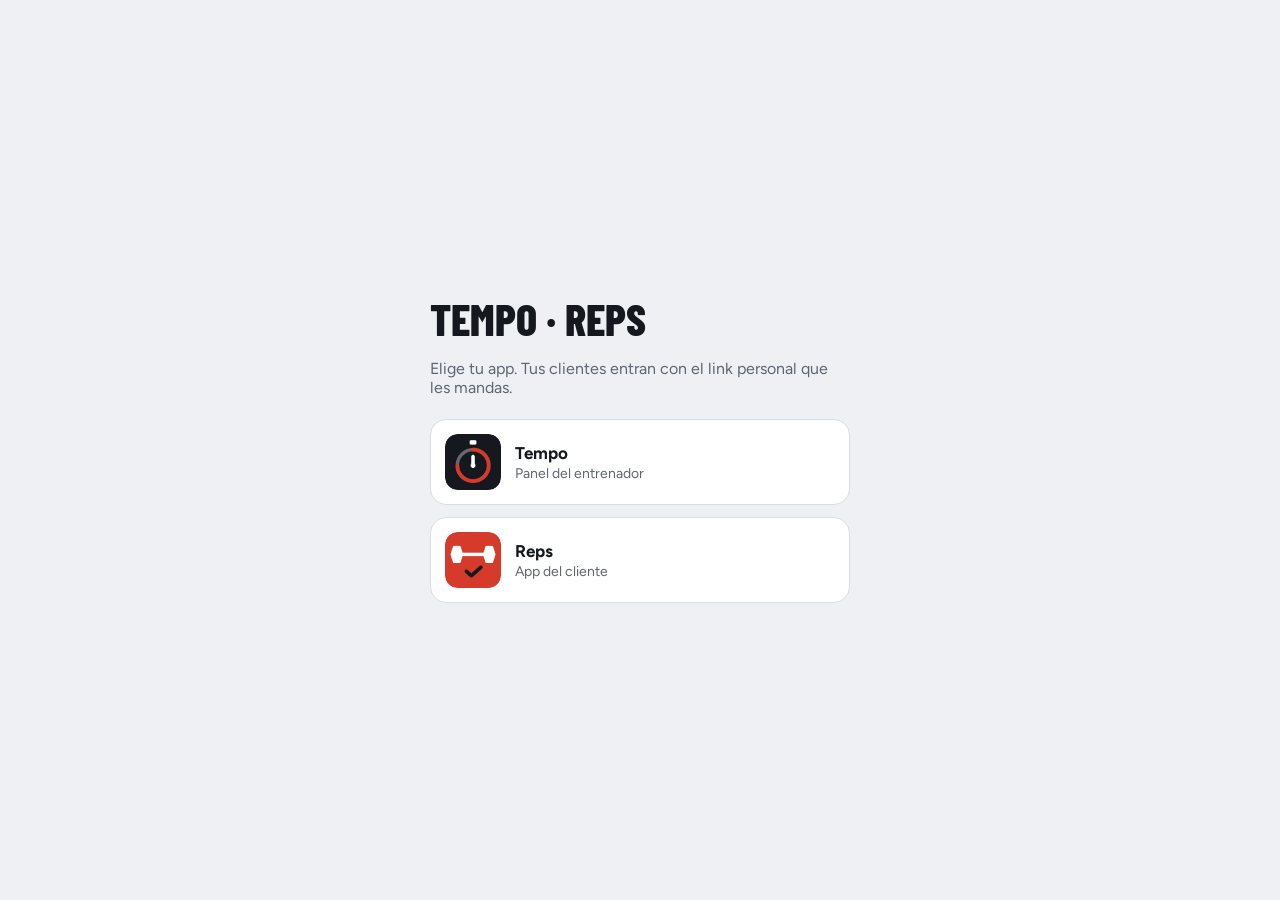
==== public/index.html @ 2bb3a3f1 "Entreno v58 + configuración de Cloudflare Co-Authored-By: Claude Opus 5.5 <noreply@anthropic.com> Cl" ====
<!doctype html>
<html lang="es"><head>
<meta charset="utf-8">
<meta name="viewport" content="width=device-width,initial-scale=1,viewport-fit=cover">
<title>Tempo · Reps</title>
<meta name="theme-color" content="#15181E">
<link rel="icon" href="icons/entrenador-192.png">
<link rel="stylesheet" href="https://fonts.googleapis.com/css2?family=Barlow+Condensed:wght@700;800&family=Figtree:wght@400;600;700&display=swap">
<style>
:root{--bg:#EEF0F3;--surface:#fff;--ink:#15181E;--muted:#5E6573;--line:#D9DDE3;--accent:#D63A2B}
@media (prefers-color-scheme:dark){:root{--bg:#111318;--surface:#1A1D24;--ink:#ECEEF2;--muted:#9AA1AE;--line:#2E333C;--accent:#F0533F;color-scheme:dark}}
*{box-sizing:border-box}
body{margin:0;background:var(--bg);color:var(--ink);font-family:Figtree,system-ui,sans-serif;min-height:100vh;display:grid;place-items:center;padding:24px 16px}
main{width:100%;max-width:420px;display:flex;flex-direction:column;gap:12px}
h1{font-family:"Barlow Condensed","Arial Narrow",sans-serif;font-weight:800;font-size:44px;text-transform:uppercase;margin:0 0 6px;line-height:1}
p{color:var(--muted);margin:0 0 10px}
a{display:flex;align-items:center;gap:14px;background:var(--surface);border:1px solid var(--line);border-radius:16px;padding:14px;color:inherit;text-decoration:none}
a img{width:56px;height:56px;border-radius:12px}
a b{font-size:17px;display:block}
a span{color:var(--muted);font-size:14px}
</style></head><body>
<main>
  <h1>Tempo · Reps</h1>
  <p>Elige tu app. Tus clientes entran con el link personal que les mandas.</p>
  <a href="entrenador/"><img src="icons/entrenador-192.png" alt=""><div><b>Tempo</b><span>Panel del entrenador</span></div></a>
  <a href="cliente/"><img src="icons/cliente-192.png" alt=""><div><b>Reps</b><span>App del cliente</span></div></a>
</main>
</body></html>
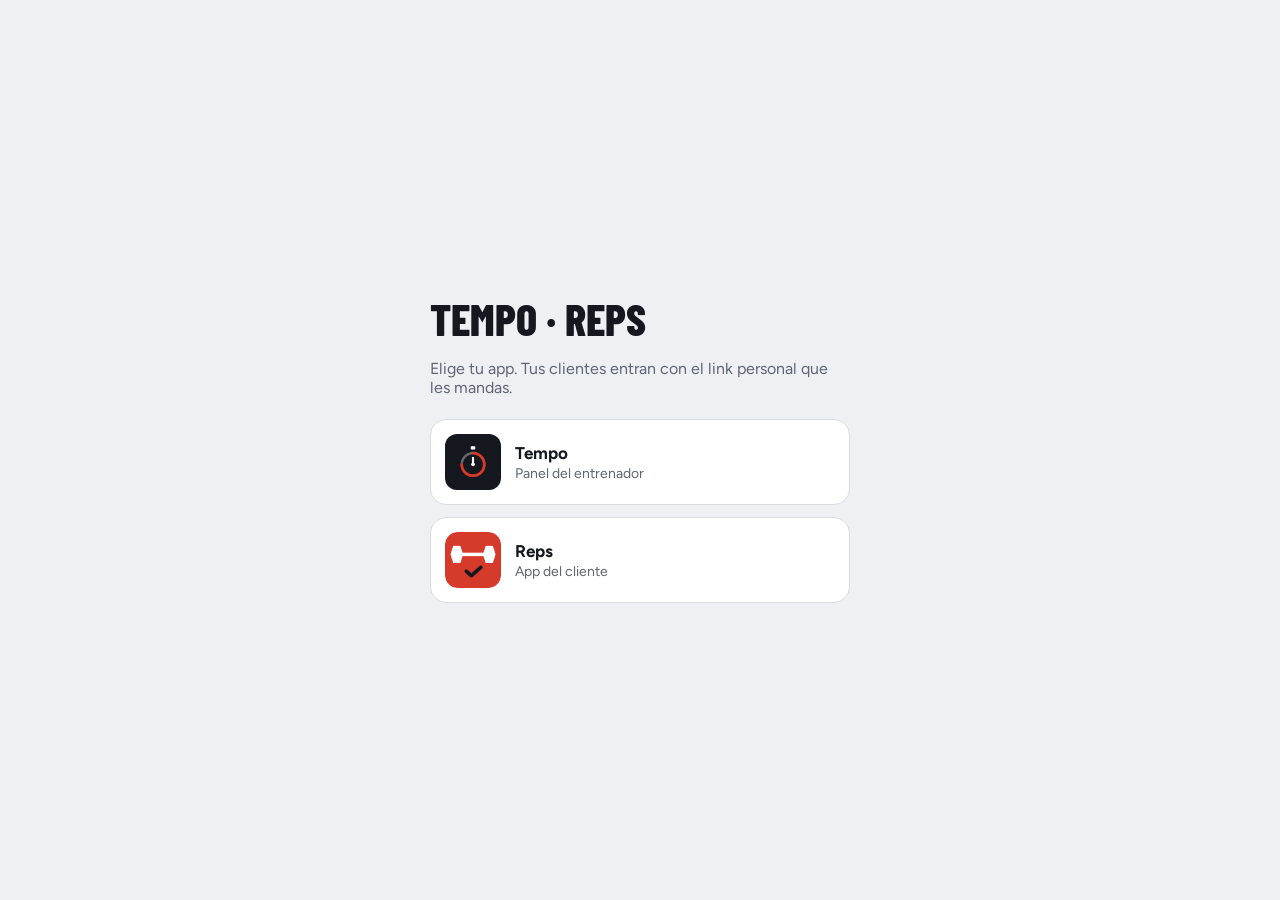
==== commit d7f09f96: "v66: icono de Tempo sin bordes blancos en Android (icono opaco y nuevo nombre para forzar actualizac" ====
--- a/public/index.html
+++ b/public/index.html
@@ -4,7 +4,7 @@
 <meta name="viewport" content="width=device-width,initial-scale=1,viewport-fit=cover">
 <title>Tempo · Reps</title>
 <meta name="theme-color" content="#15181E">
-<link rel="icon" href="icons/entrenador-192.png">
+<link rel="icon" href="icons/tempo-192.png">
 <link rel="stylesheet" href="https://fonts.googleapis.com/css2?family=Barlow+Condensed:wght@700;800&family=Figtree:wght@400;600;700&display=swap">
 <style>
 :root{--bg:#EEF0F3;--surface:#fff;--ink:#15181E;--muted:#5E6573;--line:#D9DDE3;--accent:#D63A2B}
@@ -22,7 +22,7 @@
 <main>
   <h1>Tempo · Reps</h1>
   <p>Elige tu app. Tus clientes entran con el link personal que les mandas.</p>
-  <a href="entrenador/"><img src="icons/entrenador-192.png" alt=""><div><b>Tempo</b><span>Panel del entrenador</span></div></a>
+  <a href="entrenador/"><img src="icons/tempo-192.png" alt=""><div><b>Tempo</b><span>Panel del entrenador</span></div></a>
   <a href="cliente/"><img src="icons/cliente-192.png" alt=""><div><b>Reps</b><span>App del cliente</span></div></a>
 </main>
 </body></html>
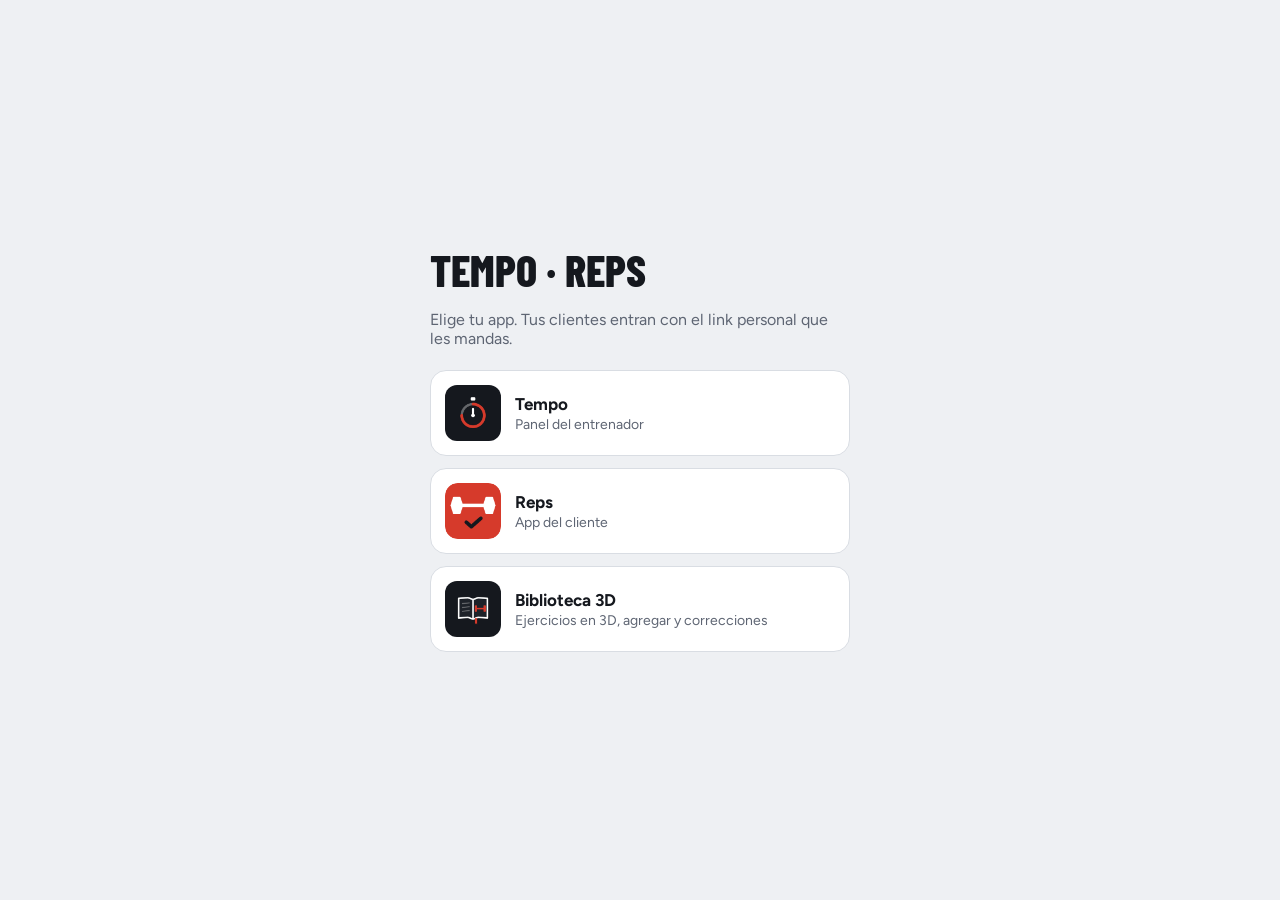
==== commit 4c1df8a0: "v75: Biblioteca 3D como app propia en /biblioteca/ con icono de libro (instalable) Co-Authored-By: C" ====
--- a/public/index.html
+++ b/public/index.html
@@ -1,7 +1,9 @@
 <!doctype html>
 <html lang="es"><head>
 <meta charset="utf-8">
-<meta name="viewport" content="width=device-width,initial-scale=1,viewport-fit=cover">
+<meta name="viewport" content="width=device-width,initial-scale=1,maximum-scale=1,user-scalable=no,viewport-fit=cover">
+<style>html{touch-action:manipulation;-webkit-text-size-adjust:100%;text-size-adjust:100%}</style>
+<script>["gesturestart","gesturechange"].forEach(function(t){document.addEventListener(t,function(e){e.preventDefault()},{passive:false})});</script>
 <title>Tempo · Reps</title>
 <meta name="theme-color" content="#15181E">
 <link rel="icon" href="icons/tempo-192.png">
@@ -24,5 +26,6 @@
   <p>Elige tu app. Tus clientes entran con el link personal que les mandas.</p>
   <a href="entrenador/"><img src="icons/tempo-192.png" alt=""><div><b>Tempo</b><span>Panel del entrenador</span></div></a>
   <a href="cliente/"><img src="icons/cliente-192.png" alt=""><div><b>Reps</b><span>App del cliente</span></div></a>
+  <a href="biblioteca/"><img src="icons/biblioteca-192.png" alt=""><div><b>Biblioteca 3D</b><span>Ejercicios en 3D, agregar y correcciones</span></div></a>
 </main>
 </body></html>
